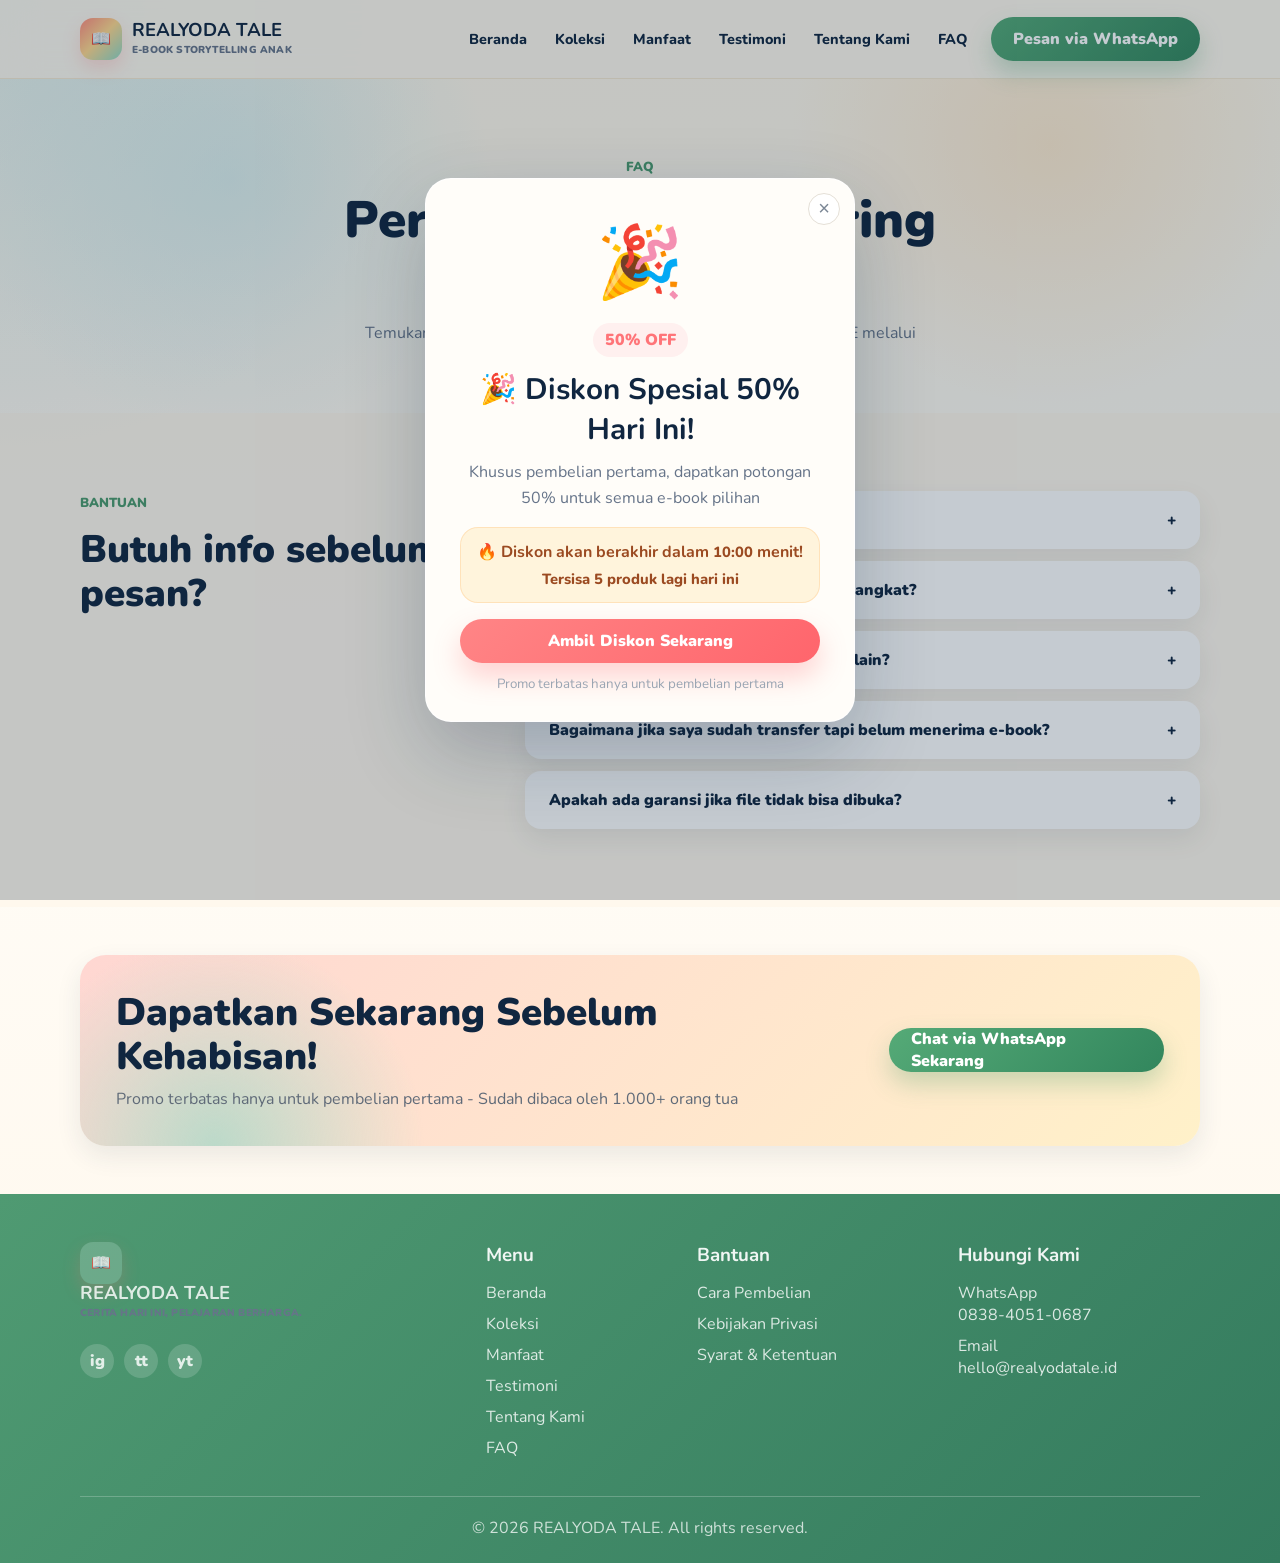
==== faq.html @ 8e777f8d "done finish" ====
<!DOCTYPE html>
<html lang="id">
<head><meta charset="UTF-8"><meta name="viewport" content="width=device-width, initial-scale=1.0"><title>FAQ - REALYODA TALE</title><link rel="preconnect" href="https://fonts.googleapis.com"><link rel="preconnect" href="https://fonts.gstatic.com" crossorigin><link href="https://fonts.googleapis.com/css2?family=Nunito:wght@400;600;700;800;900&display=swap" rel="stylesheet"><link rel="stylesheet" href="style.css"></head>
<body>
  <header class="site-header"><nav class="navbar container" aria-label="Navigasi utama"><a href="index.html" class="brand"><span class="brand-icon">📖</span><span><strong>REALYODA TALE</strong><small>E-book Storytelling Anak</small></span></a><button class="menu-toggle" id="menuToggle" aria-label="Buka menu" aria-expanded="false"><span></span><span></span><span></span></button><div class="nav-links" id="navLinks"><a href="index.html">Beranda</a><a href="koleksi.html">Koleksi</a><a href="manfaat.html">Manfaat</a><a href="testimoni.html">Testimoni</a><a href="tentang.html">Tentang Kami</a><a href="faq.html">FAQ</a></div><a class="btn btn-whatsapp header-cta js-wa" href="#" data-product="Paket E-book REALYODA TALE">Pesan via WhatsApp</a></nav></header>
  <main>
    <section class="page-hero"><div class="container section-heading reveal"><span class="eyebrow">FAQ</span><h1>Pertanyaan yang Sering Diajukan</h1><p>Temukan jawaban cepat sebelum membeli e-book REALYODA TALE melalui WhatsApp.</p></div></section>
    <section class="faq section-pad"><div class="container faq-grid"><div class="faq-heading reveal"><span class="eyebrow">Bantuan</span><h2>Butuh info sebelum pesan?</h2></div><div class="accordion reveal"><button class="faq-item">Bagaimana cara membeli e-book?<span>+</span></button><div class="faq-panel">Klik tombol WhatsApp, pilih e-book, lalu tim kami akan membantu proses pemesanan.</div><button class="faq-item">Apakah e-book bisa dibaca di semua perangkat?<span>+</span></button><div class="faq-panel">Bisa. File digital dapat dibuka melalui ponsel, tablet, laptop, atau komputer.</div><button class="faq-item">Apakah e-book bisa dibagikan ke orang lain?<span>+</span></button><div class="faq-panel">E-book hanya untuk pembeli. Untuk hadiah, hubungi kami agar dibuatkan pesanan terpisah.</div><button class="faq-item">Bagaimana jika saya sudah transfer tapi belum menerima e-book?<span>+</span></button><div class="faq-panel">Hubungi admin melalui WhatsApp dengan bukti transfer agar pesanan segera dibantu.</div><button class="faq-item">Apakah ada garansi jika file tidak bisa dibuka?<span>+</span></button><div class="faq-panel">Ada. Tim kami siap membantu sampai file dapat dibuka dengan baik.</div></div></div></section>
    <section class="cta-banner"><div class="container cta-content reveal"><div><h2>Dapatkan Sekarang Sebelum Kehabisan!</h2><p>Promo terbatas hanya untuk pembelian pertama - Sudah dibaca oleh 1.000+ orang tua</p></div><a class="btn btn-whatsapp js-wa" href="#" data-product="Paket E-book REALYODA TALE">Chat via WhatsApp Sekarang</a></div></section>
  </main>
  <footer class="site-footer"><div class="container footer-grid"><div><a class="brand footer-brand" href="index.html"><span class="brand-icon">📖</span><span><strong>REALYODA TALE</strong><small>Cerita hari ini, pelajaran berharga.</small></span></a><div class="socials"><a href="#">ig</a><a href="#">tt</a><a href="#">yt</a></div></div><div><h3>Menu</h3><a href="index.html">Beranda</a><a href="koleksi.html">Koleksi</a><a href="manfaat.html">Manfaat</a><a href="testimoni.html">Testimoni</a><a href="tentang.html">Tentang Kami</a><a href="faq.html">FAQ</a></div><div><h3>Bantuan</h3><a href="#">Cara Pembelian</a><a href="#">Kebijakan Privasi</a><a href="#">Syarat &amp; Ketentuan</a></div><div><h3>Hubungi Kami</h3><p>WhatsApp<br>0838-4051-0687</p><p>Email<br>hello@realyodatale.id</p></div></div><p class="copyright">© 2026 REALYODA TALE. All rights reserved.</p></footer>
  <script src="script.js"></script>
</body>
</html>
---- style.css ----
:root {
  --ink: #102640;
  --muted: #667489;
  --cream: #fff8eb;
  --paper: #fffdf8;
  --orange: #ffbf78;
  --coral: #ff7478;
  --green: #4c9a6d;
  --mint: #cce9dc;
  --sky: #bfe7ee;
  --shadow: 0 18px 50px rgba(38, 55, 77, .12);
  --soft-shadow: 0 10px 26px rgba(38, 55, 77, .09);
}

* {
  box-sizing: border-box;
}

html {
  scroll-behavior: smooth;
}

body {
  margin: 0;
  font-family: "Nunito", Arial, sans-serif;
  color: var(--ink);
  background:
    radial-gradient(circle at top left, rgba(191, 231, 238, .45), transparent 28rem),
    linear-gradient(180deg, #fff8e9 0%, #fffdf8 42%, #fff7eb 100%);
}

a {
  color: inherit;
  text-decoration: none;
}

img {
  display: block;
  max-width: 100%;
}

.container {
  width: min(1120px, calc(100% - 40px));
  margin-inline: auto;
}

.section-pad {
  padding: 78px 0;
}

.page-hero {
  padding: 76px 0 38px;
  background:
    radial-gradient(circle at 18% 30%, rgba(191, 231, 238, .44), transparent 260px),
    radial-gradient(circle at 82% 20%, rgba(255, 191, 120, .24), transparent 260px);
}

.page-hero .section-heading {
  max-width: 760px;
  margin: 0 auto;
}

.page-hero h1 {
  margin-bottom: 0;
  font-size: clamp(2.15rem, 4vw, 3.65rem);
  line-height: 1.1;
  font-weight: 900;
}

.page-hero p {
  margin: 14px auto 0;
  max-width: 620px;
  color: var(--muted);
  line-height: 1.75;
}

.site-header {
  position: sticky;
  top: 0;
  z-index: 20;
  background: rgba(255, 250, 239, .86);
  border-bottom: 1px solid rgba(233, 207, 167, .42);
  backdrop-filter: blur(18px);
}

.navbar {
  min-height: 78px;
  display: flex;
  align-items: center;
  gap: 24px;
}

.brand {
  display: inline-flex;
  align-items: center;
  gap: 10px;
  font-weight: 900;
  min-width: max-content;
}

.brand-icon {
  width: 42px;
  height: 42px;
  display: grid;
  place-items: center;
  border-radius: 13px;
  background: linear-gradient(135deg, #ff8a7c, #ffd78d 48%, #8fd7c5);
  box-shadow: 0 8px 18px rgba(255, 116, 120, .22);
}

.brand strong {
  display: block;
  font-size: 1.16rem;
  line-height: 1;
}

.brand small {
  display: block;
  margin-top: 4px;
  color: var(--muted);
  font-size: .63rem;
  text-transform: uppercase;
  letter-spacing: .02em;
}

.nav-links {
  margin-left: auto;
  display: flex;
  align-items: center;
  gap: 28px;
  font-size: .9rem;
  font-weight: 800;
}

.nav-links a {
  transition: color .25s ease;
}

.nav-links a:hover {
  color: var(--green);
}

.btn {
  display: inline-flex;
  align-items: center;
  justify-content: center;
  min-height: 44px;
  padding: 0 22px;
  border: 0;
  border-radius: 999px;
  font-weight: 900;
  font-family: inherit;
  cursor: pointer;
  transition: transform .25s ease, box-shadow .25s ease, background .25s ease;
}

.btn:hover {
  transform: translateY(-2px);
}

.btn-whatsapp,
.btn-primary {
  color: #fff;
  background: linear-gradient(135deg, #55aa77, #32865d);
  box-shadow: 0 12px 24px rgba(61, 151, 101, .28);
}

.btn-soft {
  color: #327b59;
  background: #eff9f1;
  box-shadow: inset 0 0 0 1px rgba(76, 154, 109, .18);
}

.btn-coral {
  color: #fff;
  background: linear-gradient(135deg, #ff8586, #ff656c);
  box-shadow: 0 14px 28px rgba(255, 101, 108, .28);
}

.menu-toggle {
  display: none;
  width: 42px;
  height: 42px;
  margin-left: auto;
  border: 0;
  border-radius: 14px;
  background: #fff;
  box-shadow: var(--soft-shadow);
}

.menu-toggle span {
  display: block;
  width: 18px;
  height: 2px;
  margin: 4px auto;
  background: var(--ink);
}

.hero {
  position: relative;
  min-height: calc(100vh - 78px);
  padding-top: 54px;
  overflow: hidden;
}

.hero-grid {
  display: grid;
  grid-template-columns: .95fr 1.05fr;
  align-items: center;
  gap: 42px;
}

.eyebrow {
  display: inline-flex;
  align-items: center;
  margin-bottom: 16px;
  color: var(--green);
  font-size: .82rem;
  font-weight: 900;
  text-transform: uppercase;
}

h1,
h2,
h3,
p {
  margin-top: 0;
}

.hero h1 {
  max-width: 590px;
  margin-bottom: 20px;
  font-size: clamp(2.45rem, 5vw, 4.75rem);
  line-height: 1.08;
  font-weight: 900;
}

.hero h1 span,
.section-row h2 span {
  color: var(--coral);
}

.hero p {
  max-width: 500px;
  color: var(--muted);
  font-size: 1.09rem;
  line-height: 1.8;
}

.hero-actions {
  display: flex;
  flex-wrap: wrap;
  gap: 14px;
  margin-top: 28px;
}

.hero-art {
  position: relative;
}

.art-halo {
  position: absolute;
  inset: 8% 8% auto auto;
  width: 70%;
  aspect-ratio: 1;
  border-radius: 50%;
  background: linear-gradient(145deg, rgba(255, 213, 141, .8), rgba(191, 231, 238, .52));
}

.hero-art img {
  position: relative;
  z-index: 1;
  width: min(650px, 100%);
  aspect-ratio: 1.38 / 1;
  object-fit: cover;
  object-position: top center;
  border-radius: 34px;
  filter: drop-shadow(0 28px 30px rgba(49, 65, 76, .12));
}

.float {
  position: absolute;
  z-index: 0;
  pointer-events: none;
  animation: floaty 5s ease-in-out infinite;
}

.cloud {
  width: 96px;
  height: 42px;
  border-radius: 999px;
  background: rgba(189, 226, 218, .82);
}

.cloud::before,
.cloud::after {
  content: "";
  position: absolute;
  bottom: 12px;
  border-radius: 50%;
  background: inherit;
}

.cloud::before {
  left: 18px;
  width: 42px;
  height: 42px;
}

.cloud::after {
  right: 14px;
  width: 52px;
  height: 52px;
}

.cloud-one {
  right: 18%;
  top: 110px;
}

.cloud-two {
  left: -26px;
  bottom: 220px;
  transform: scale(1.25);
}

.star {
  color: #f6bd66;
  font-size: 24px;
}

.star-one {
  left: 38%;
  top: 82px;
}

.star-two {
  right: 7%;
  top: 210px;
  animation-delay: .8s;
}

.bubble {
  left: 26%;
  bottom: 120px;
  width: 120px;
  height: 120px;
  border-radius: 44% 56% 52% 48%;
  background: rgba(143, 215, 197, .28);
}

.benefits-strip {
  position: relative;
  z-index: 2;
  display: grid;
  grid-template-columns: repeat(4, 1fr);
  gap: 14px;
  margin-top: 38px;
  padding: 22px;
  border: 1px solid rgba(236, 202, 156, .56);
  border-radius: 24px;
  background: rgba(255, 253, 248, .86);
  box-shadow: var(--soft-shadow);
}

.benefits-strip article {
  display: flex;
  gap: 12px;
  align-items: center;
}

.benefits-strip span,
.feature-icon {
  flex: 0 0 48px;
  width: 48px;
  height: 48px;
  display: grid;
  place-items: center;
  border-radius: 16px;
  background: #f3fbf5;
  font-size: 1.5rem;
}

.benefits-strip h3,
.feature-card h3,
.product-card h3,
.testimonial-card h3,
.mini-card h3 {
  margin-bottom: 6px;
  font-size: 1rem;
}

.benefits-strip p,
.feature-card p,
.product-card p,
.testimonial-card p,
.mini-card p,
.about-copy p {
  margin-bottom: 0;
  color: var(--muted);
  line-height: 1.65;
}

.section-heading,
.section-row {
  margin-bottom: 30px;
}

.section-heading {
  text-align: center;
}

.section-heading h2,
.section-row h2,
.about-copy h2,
.faq-heading h2,
.cta-banner h2 {
  margin-bottom: 0;
  font-size: clamp(1.9rem, 3vw, 2.65rem);
  line-height: 1.16;
  font-weight: 900;
}

.feature-grid,
.product-grid,
.testimonial-grid {
  display: grid;
  gap: 22px;
}

.feature-grid {
  grid-template-columns: repeat(4, 1fr);
}

.feature-card,
.product-card,
.testimonial-card,
.mini-card {
  border: 1px solid rgba(236, 202, 156, .45);
  border-radius: 22px;
  background: rgba(255, 253, 248, .92);
  box-shadow: var(--soft-shadow);
  transition: transform .25s ease, box-shadow .25s ease;
}

.feature-card {
  padding: 26px;
  text-align: center;
}

.feature-card:hover,
.product-card:hover,
.testimonial-card:hover {
  transform: translateY(-7px);
  box-shadow: var(--shadow);
}

.feature-icon {
  margin: 0 auto 16px;
  background: linear-gradient(135deg, #fff1d8, #e6f8ee);
}

.products {
  background: linear-gradient(180deg, rgba(255, 253, 248, .5), rgba(255, 243, 224, .78));
}

.section-row {
  display: flex;
  align-items: end;
  justify-content: space-between;
  gap: 20px;
}

.tiny-link {
  color: var(--coral);
  font-weight: 900;
  background: #fff1ee;
  padding: 10px 18px;
  border-radius: 999px;
}

.section-subtitle {
  margin: 10px 0 0;
  color: var(--coral);
  font-weight: 900;
}

.product-grid {
  grid-template-columns: repeat(4, 1fr);
}

.product-carousel {
  position: relative;
  width: min(430px, 100%);
  margin-inline: auto;
  padding-inline: 58px;
}

.carousel-viewport {
  overflow: hidden;
  border-radius: 24px;
}

.product-track {
  display: flex;
  cursor: grab;
  touch-action: pan-y;
  user-select: none;
}

.product-track.dragging {
  cursor: grabbing;
}

.product-track .product-card {
  flex: 0 0 100%;
  transform: scale(.92);
  opacity: .72;
}

.product-track .product-card.active {
  transform: scale(1);
  opacity: 1;
}

.carousel-btn {
  position: absolute;
  top: 50%;
  z-index: 2;
  width: 44px;
  height: 44px;
  border: 0;
  border-radius: 50%;
  color: var(--ink);
  background: #fffdf8;
  box-shadow: var(--soft-shadow);
  font-size: 2rem;
  line-height: 1;
  cursor: pointer;
  transform: translateY(-50%);
  transition: transform .25s ease, box-shadow .25s ease, background .25s ease;
}

.carousel-btn:hover {
  background: #fff1ee;
  box-shadow: var(--shadow);
  transform: translateY(-50%) scale(1.06);
}

.carousel-btn.prev {
  left: 0;
}

.carousel-btn.next {
  right: 0;
}

.product-card {
  overflow: hidden;
  background: #fff;
}

.product-body {
  padding: 20px;
}

.price {
  display: flex;
  align-items: center;
  gap: 10px;
  margin: 16px 0 14px;
  flex-wrap: wrap;
}

.price del {
  color: #9aa5b3;
  font-size: .9rem;
}

.price strong {
  color: #e64f55;
  font-size: 1.18rem;
  font-weight: 900;
}

.price em {
  color: #e64f55;
  font-size: .72rem;
  font-style: normal;
  font-weight: 900;
  border: 1px solid rgba(230, 79, 85, .35);
  border-radius: 999px;
  padding: 3px 7px;
  background: #fff0ef;
}

.order-btn {
  display: flex;
  justify-content: center;
  width: 100%;
  padding: 10px 12px;
  border-radius: 999px;
  color: #327b59;
  background: #eef8f1;
  font-size: .84rem;
  font-weight: 900;
}

.about-grid {
  display: grid;
  grid-template-columns: .85fr 1.15fr;
  align-items: center;
  gap: 44px;
}

.about-copy p {
  font-size: 1.05rem;
}

.about-cards {
  display: grid;
  grid-template-columns: repeat(3, 1fr);
  gap: 20px;
}

.mini-card {
  padding: 28px 22px;
  text-align: center;
  background: linear-gradient(180deg, #fffaf0, #fffefb);
}

.mini-card span {
  display: inline-grid;
  place-items: center;
  width: 52px;
  height: 52px;
  margin-bottom: 14px;
  border-radius: 18px;
  background: #fff0e7;
  font-size: 1.7rem;
}

.testimonial-grid {
  grid-template-columns: repeat(3, 1fr);
}

.testimonial-card {
  padding: 24px;
}

.person {
  display: flex;
  align-items: center;
  gap: 14px;
  margin-bottom: 14px;
}

.person span {
  width: 52px;
  height: 52px;
  display: grid;
  place-items: center;
  border-radius: 50%;
  color: #fff;
  background: linear-gradient(135deg, #ff9a8e, #4c9a6d);
  font-weight: 900;
}

.person h3,
.person p {
  margin: 0;
}

.person p {
  color: #ffc247;
  letter-spacing: .04em;
}

.faq {
  background: rgba(255, 247, 235, .72);
}

.faq-grid {
  display: grid;
  grid-template-columns: .75fr 1.25fr;
  gap: 40px;
}

.accordion {
  display: grid;
  gap: 12px;
}

.faq-item {
  width: 100%;
  min-height: 58px;
  display: flex;
  justify-content: space-between;
  align-items: center;
  padding: 0 24px;
  border: 0;
  border-radius: 16px;
  color: var(--ink);
  background: #fff;
  box-shadow: var(--soft-shadow);
  font: 900 .98rem "Nunito", Arial, sans-serif;
  text-align: left;
  cursor: pointer;
}

.faq-panel {
  display: none;
  margin: -4px 10px 10px;
  padding: 18px 22px;
  border-radius: 0 0 16px 16px;
  color: var(--muted);
  background: rgba(255, 255, 255, .7);
  line-height: 1.7;
}

.faq-panel.open {
  display: block;
}

.cta-banner {
  padding: 48px 0;
}

.cta-content {
  display: flex;
  align-items: center;
  justify-content: space-between;
  gap: 24px;
  padding: 36px;
  border-radius: 26px;
  background:
    radial-gradient(circle at 12% 100%, rgba(143, 215, 197, .6), transparent 210px),
    linear-gradient(135deg, #ffd7d2, #fff1c9);
  box-shadow: var(--soft-shadow);
}

.cta-content p {
  margin: 8px 0 0;
  color: #5f6a78;
}

.site-footer {
  padding: 48px 0 24px;
  color: rgba(255, 255, 255, .92);
  background: linear-gradient(135deg, #4f9a72, #347b5e);
}

.footer-grid {
  display: grid;
  grid-template-columns: 1.5fr .7fr .9fr 1fr;
  gap: 42px;
}

.footer-brand .brand-icon {
  background: rgba(255, 255, 255, .18);
}

.footer-grid h3 {
  margin-bottom: 14px;
}

.footer-grid a,
.footer-grid p {
  display: block;
  margin: 0 0 9px;
  color: rgba(255, 255, 255, .82);
}

.socials {
  display: flex;
  gap: 10px;
  margin-top: 24px;
}

.socials a {
  width: 34px;
  height: 34px;
  display: grid;
  place-items: center;
  border-radius: 50%;
  background: rgba(255, 255, 255, .16);
  font-weight: 900;
}

.copyright {
  width: min(1120px, calc(100% - 40px));
  margin: 28px auto 0;
  padding-top: 20px;
  border-top: 1px solid rgba(255, 255, 255, .22);
  color: rgba(255, 255, 255, .75);
  text-align: center;
}

.modal-backdrop {
  position: fixed;
  inset: 0;
  z-index: 50;
  display: grid;
  place-items: center;
  padding: 20px;
  background: rgba(16, 38, 64, .24);
  opacity: 0;
  visibility: hidden;
  transition: opacity .28s ease, visibility .28s ease;
}

.modal-backdrop.show {
  opacity: 1;
  visibility: visible;
}

.discount-modal {
  position: relative;
  width: min(430px, 100%);
  padding: 36px 34px 28px;
  border: 1px solid rgba(255, 255, 255, .8);
  border-radius: 26px;
  background: #fffdf9;
  box-shadow: 0 30px 80px rgba(16, 38, 64, .24);
  text-align: center;
  transform: scale(.86) translateY(18px);
  transition: transform .32s cubic-bezier(.2, .85, .2, 1);
}

.modal-backdrop.show .discount-modal {
  transform: scale(1) translateY(0);
}

.modal-close {
  position: absolute;
  top: 14px;
  right: 14px;
  width: 32px;
  height: 32px;
  border: 1px solid #e5e0d7;
  border-radius: 50%;
  color: #7b8795;
  background: #fff;
  font-size: 1.25rem;
  cursor: pointer;
}

.gift-box {
  margin: 0 auto 12px;
  font-size: 4.4rem;
}

.discount-pill {
  display: inline-block;
  margin-bottom: 12px;
  padding: 6px 12px;
  border-radius: 999px;
  color: var(--coral);
  background: #fff0ef;
  font-weight: 900;
}

.discount-modal h2 {
  margin-bottom: 10px;
  font-size: 1.85rem;
}

.discount-modal p {
  color: var(--muted);
  line-height: 1.65;
}

.discount-modal small {
  display: block;
  margin-top: 12px;
  color: #9aa5b3;
}

.modal-cta {
  width: 100%;
}

.trust-line {
  margin-top: 16px;
  color: var(--coral);
  font-size: .95rem;
  font-weight: 900;
}

.hero-book-wrap {
  perspective: 1400px;
}

.storybook-slider {
  position: relative;
  z-index: 1;
  width: min(650px, 100%);
  margin-inline: auto;
  padding: 18px;
  border-radius: 34px;
  background: linear-gradient(135deg, rgba(255, 253, 248, .94), rgba(255, 243, 224, .88));
  box-shadow: 0 30px 60px rgba(38, 55, 77, .16);
  transform-style: preserve-3d;
}

.book-stage {
  position: relative;
  aspect-ratio: 16 / 10;
  overflow: hidden;
  border-radius: 24px;
  background: #fff6e8;
  box-shadow: inset 12px 0 18px rgba(88, 61, 35, .1), inset -12px 0 24px rgba(255, 255, 255, .46);
  perspective: 1600px;
  transform-style: preserve-3d;
}

.book-stage::before {
  content: "";
  position: absolute;
  inset: 0 auto 0 50%;
  z-index: 8;
  width: 2px;
  background: linear-gradient(180deg, transparent, rgba(75, 54, 33, .16), transparent);
  box-shadow: -10px 0 24px rgba(75, 54, 33, .16), 10px 0 20px rgba(255, 255, 255, .5);
  pointer-events: none;
}

.book-page {
  position: absolute;
  inset: 0;
  overflow: hidden;
  border-radius: 24px;
  opacity: 0;
  transform-origin: left center;
  transform-style: preserve-3d;
  backface-visibility: hidden;
}

.book-page.active {
  z-index: 3;
  opacity: 1;
}

.book-page.next-ready {
  z-index: 2;
  opacity: 1;
}

.book-page.flipping {
  z-index: 6;
  opacity: 1;
  animation: pageFlipLeft .82s cubic-bezier(.22, .78, .18, 1) forwards;
}

.book-page.flipping::after {
  content: "";
  position: absolute;
  inset: 0 0 0 auto;
  width: 32%;
  background: linear-gradient(90deg, transparent, rgba(17, 28, 44, .3));
  opacity: .86;
  animation: pageEdgeShadow .82s cubic-bezier(.22, .78, .18, 1) forwards;
  pointer-events: none;
}

.scene-img,
.storybook-slider img {
  width: 100%;
  height: 100%;
  max-width: none;
  aspect-ratio: auto;
  object-fit: cover;
  border-radius: inherit;
  filter: none;
  user-select: none;
  -webkit-user-drag: none;
}

.scene-hero-1 { object-position: 18% 12%; }
.scene-hero-2 { object-position: 72% 12%; }
.scene-hero-3 { object-position: 18% 38%; }
.scene-hero-4 { object-position: 72% 38%; }
.scene-product-1 { object-position: 18% 62%; }
.scene-product-2 { object-position: 72% 62%; }
.scene-product-3 { object-position: 18% 78%; }
.scene-product-4 { object-position: 72% 78%; }
.scene-product-5 { object-position: 18% 94%; }
.scene-product-6 { object-position: 72% 94%; }

.book-arrow {
  position: absolute;
  top: 50%;
  z-index: 12;
  width: 42px;
  height: 42px;
  border: 0;
  border-radius: 50%;
  color: var(--ink);
  background: #fffdf8;
  box-shadow: var(--soft-shadow);
  font-size: 2rem;
  line-height: 1;
  cursor: pointer;
  transform: translateY(-50%);
  transition: transform .25s ease, box-shadow .25s ease;
}

.book-arrow:hover {
  transform: translateY(-50%) scale(1.06);
  box-shadow: var(--shadow);
}

.book-prev {
  left: -2px;
}

.book-next {
  right: -2px;
}

.product-media {
  aspect-ratio: 16 / 9;
  overflow: hidden;
  width: 100%;
  margin: 0;
  border-radius: 22px 22px 0 0;
  background: linear-gradient(135deg, #fff1d8, #e6f8ee);
}

.product-media img {
  display: block;
  width: 100%;
  height: 100%;
  object-fit: cover;
  transition: transform .35s ease;
}

.product-card:hover .product-media img,
.product-card.active .product-media img {
  transform: scale(1.025);
}

.product-snap {
  width: min(760px, 100%);
  padding-inline: 54px;
}

.product-snap .carousel-viewport {
  overflow-x: auto;
  overflow-y: visible;
  scroll-snap-type: x mandatory;
  scroll-behavior: smooth;
  scrollbar-width: none;
}

.product-snap .carousel-viewport::-webkit-scrollbar {
  display: none;
}

.product-snap .product-track {
  gap: 22px;
  padding: 14px 0 24px;
  cursor: grab;
  transform: none !important;
  transition: none !important;
}

.product-snap .product-track .product-card {
  flex: 0 0 min(360px, 82%);
  scroll-snap-align: center;
  opacity: .72;
  transform: scale(.92);
}

.product-snap .product-track .product-card.active {
  opacity: 1;
  transform: scale(1);
}

.urgency-box {
  display: grid;
  gap: 6px;
  margin: 16px 0;
  padding: 14px 16px;
  border-radius: 18px;
  color: #9b4a21;
  background: #fff4dc;
  box-shadow: inset 0 0 0 1px rgba(255, 191, 120, .34);
}

.urgency-box span {
  font-size: .92rem;
  font-weight: 800;
}

@keyframes pageFlipLeft {
  0% {
    transform: rotateY(0deg) translateZ(0);
    filter: brightness(1);
  }
  45% {
    transform: rotateY(-96deg) translateZ(34px);
    filter: brightness(.94);
  }
  100% {
    transform: rotateY(-180deg) translateZ(8px);
    filter: brightness(.72);
  }
}

@keyframes pageEdgeShadow {
  0% {
    opacity: .08;
    transform: translateX(0);
  }
  50% {
    opacity: .9;
    transform: translateX(-24px);
  }
  100% {
    opacity: .15;
    transform: translateX(-80px);
  }
}

.reveal {
  opacity: 0;
  transform: translateY(24px);
  transition: opacity .7s ease, transform .7s ease;
}

.reveal.visible {
  opacity: 1;
  transform: translateY(0);
}

@keyframes floaty {
  0%, 100% {
    transform: translateY(0);
  }
  50% {
    transform: translateY(-14px);
  }
}

@media (max-width: 980px) {
  .header-cta {
    display: none;
  }

  .menu-toggle {
    display: block;
  }

  .nav-links {
    position: absolute;
    inset: 78px 20px auto;
    display: none;
    flex-direction: column;
    align-items: stretch;
    gap: 0;
    padding: 14px;
    border-radius: 20px;
    background: #fffdf8;
    box-shadow: var(--shadow);
  }

  .nav-links.open {
    display: flex;
  }

  .nav-links a {
    padding: 14px;
    border-radius: 12px;
  }

  .nav-links a:hover {
    background: #f3fbf5;
  }

  .hero-grid,
  .about-grid,
  .faq-grid {
    grid-template-columns: 1fr;
  }

  .hero {
    min-height: 0;
  }

  .hero-art {
    order: -1;
  }

  .hero-art img {
    margin-inline: auto;
  }

  .storybook-slider {
    width: min(620px, 100%);
  }

  .benefits-strip,
  .feature-grid,
  .product-grid {
    grid-template-columns: repeat(2, 1fr);
  }

  .about-cards,
  .testimonial-grid,
  .footer-grid {
    grid-template-columns: 1fr;
  }
}

@media (max-width: 640px) {
  .container {
    width: min(100% - 28px, 1120px);
  }

  .section-pad {
    padding: 56px 0;
  }

  .navbar {
    min-height: 70px;
  }

  .brand strong {
    font-size: .98rem;
  }

  .brand small {
    font-size: .55rem;
  }

  .hero {
    padding-top: 34px;
  }

  .hero-copy {
    text-align: center;
  }

  .hero p {
    margin-inline: auto;
  }

  .hero-actions,
  .section-row,
  .cta-content {
    flex-direction: column;
    align-items: stretch;
  }

  .product-carousel {
    padding-inline: 46px;
  }

  .product-snap .product-track .product-card {
    flex-basis: min(330px, 86%);
  }

  .carousel-btn {
    width: 38px;
    height: 38px;
  }

  .hero-actions .btn,
  .cta-content .btn {
    width: 100%;
  }

  .benefits-strip,
  .feature-grid,
  .product-grid,
  .testimonial-grid {
    grid-template-columns: 1fr;
  }

  .benefits-strip {
    padding: 16px;
  }

  .about-cards {
    grid-template-columns: 1fr;
  }

  .cta-content {
    padding: 28px 22px;
    text-align: center;
  }

  .discount-modal {
    padding: 32px 22px 24px;
  }
}
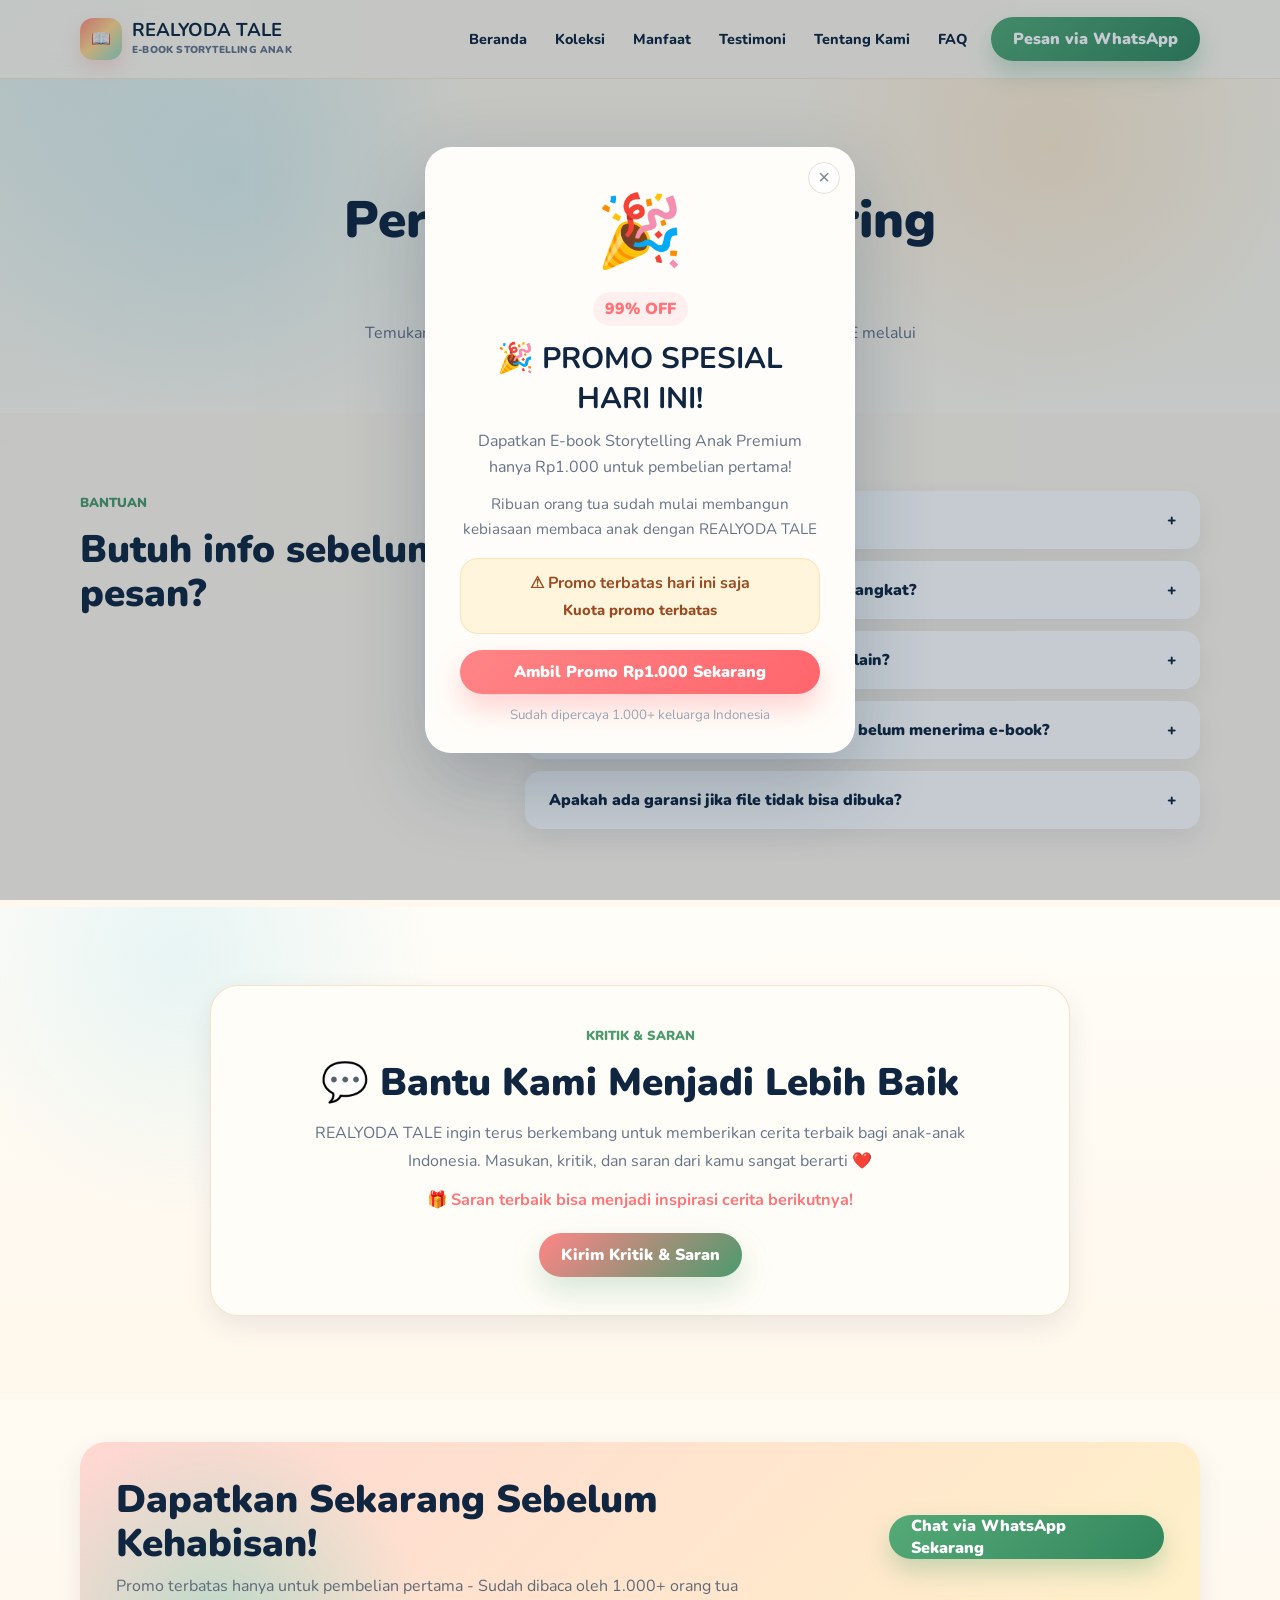
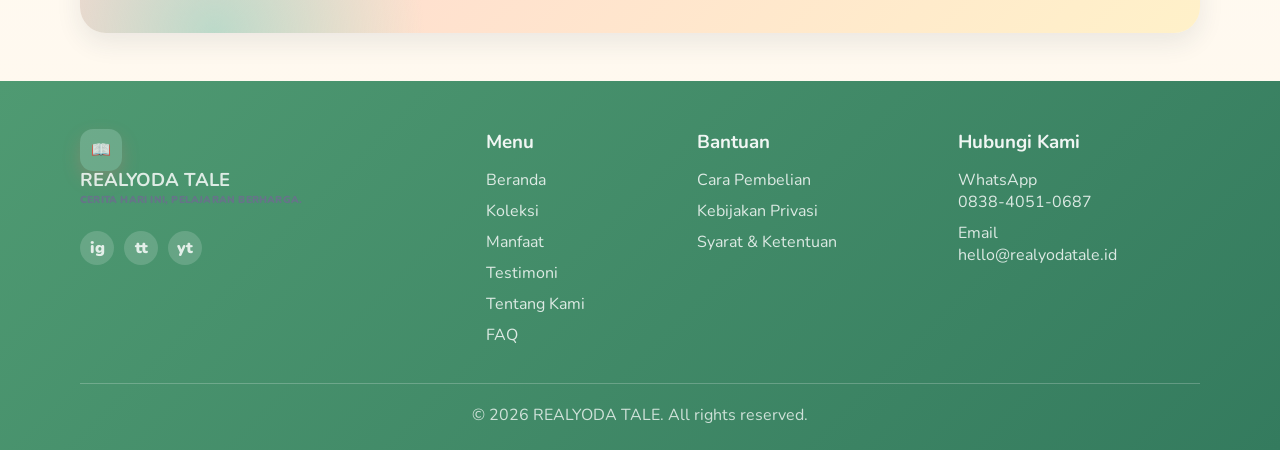
==== commit d16609fb: "UPDATE DISKON" ====
--- a/faq.html
+++ b/faq.html
@@ -6,6 +6,15 @@
   <main>
     <section class="page-hero"><div class="container section-heading reveal"><span class="eyebrow">FAQ</span><h1>Pertanyaan yang Sering Diajukan</h1><p>Temukan jawaban cepat sebelum membeli e-book REALYODA TALE melalui WhatsApp.</p></div></section>
     <section class="faq section-pad"><div class="container faq-grid"><div class="faq-heading reveal"><span class="eyebrow">Bantuan</span><h2>Butuh info sebelum pesan?</h2></div><div class="accordion reveal"><button class="faq-item">Bagaimana cara membeli e-book?<span>+</span></button><div class="faq-panel">Klik tombol WhatsApp, pilih e-book, lalu tim kami akan membantu proses pemesanan.</div><button class="faq-item">Apakah e-book bisa dibaca di semua perangkat?<span>+</span></button><div class="faq-panel">Bisa. File digital dapat dibuka melalui ponsel, tablet, laptop, atau komputer.</div><button class="faq-item">Apakah e-book bisa dibagikan ke orang lain?<span>+</span></button><div class="faq-panel">E-book hanya untuk pembeli. Untuk hadiah, hubungi kami agar dibuatkan pesanan terpisah.</div><button class="faq-item">Bagaimana jika saya sudah transfer tapi belum menerima e-book?<span>+</span></button><div class="faq-panel">Hubungi admin melalui WhatsApp dengan bukti transfer agar pesanan segera dibantu.</div><button class="faq-item">Apakah ada garansi jika file tidak bisa dibuka?<span>+</span></button><div class="faq-panel">Ada. Tim kami siap membantu sampai file dapat dibuka dengan baik.</div></div></div></section>
+    <section class="feedback-section section-pad">
+      <div class="container feedback-card reveal">
+        <span class="eyebrow">Kritik &amp; Saran</span>
+        <h2>💬 Bantu Kami Menjadi Lebih Baik</h2>
+        <p>REALYODA TALE ingin terus berkembang untuk memberikan cerita terbaik bagi anak-anak Indonesia. Masukan, kritik, dan saran dari kamu sangat berarti ❤️</p>
+        <strong>🎁 Saran terbaik bisa menjadi inspirasi cerita berikutnya!</strong>
+        <a class="btn feedback-btn" href="https://forms.gle/yszkqAsysPmuPmks7" target="_blank" rel="noopener">Kirim Kritik &amp; Saran</a>
+      </div>
+    </section>
     <section class="cta-banner"><div class="container cta-content reveal"><div><h2>Dapatkan Sekarang Sebelum Kehabisan!</h2><p>Promo terbatas hanya untuk pembelian pertama - Sudah dibaca oleh 1.000+ orang tua</p></div><a class="btn btn-whatsapp js-wa" href="#" data-product="Paket E-book REALYODA TALE">Chat via WhatsApp Sekarang</a></div></section>
   </main>
   <footer class="site-footer"><div class="container footer-grid"><div><a class="brand footer-brand" href="index.html"><span class="brand-icon">📖</span><span><strong>REALYODA TALE</strong><small>Cerita hari ini, pelajaran berharga.</small></span></a><div class="socials"><a href="#">ig</a><a href="#">tt</a><a href="#">yt</a></div></div><div><h3>Menu</h3><a href="index.html">Beranda</a><a href="koleksi.html">Koleksi</a><a href="manfaat.html">Manfaat</a><a href="testimoni.html">Testimoni</a><a href="tentang.html">Tentang Kami</a><a href="faq.html">FAQ</a></div><div><h3>Bantuan</h3><a href="#">Cara Pembelian</a><a href="#">Kebijakan Privasi</a><a href="#">Syarat &amp; Ketentuan</a></div><div><h3>Hubungi Kami</h3><p>WhatsApp<br>0838-4051-0687</p><p>Email<br>hello@realyodatale.id</p></div></div><p class="copyright">© 2026 REALYODA TALE. All rights reserved.</p></footer>
--- a/style.css
+++ b/style.css
@@ -870,6 +870,11 @@
   line-height: 1.65;
 }
 
+.popup-support {
+  margin-top: -4px;
+  font-size: .95rem;
+}
+
 .discount-modal small {
   display: block;
   margin-top: 12px;
@@ -1093,6 +1098,53 @@
   font-weight: 800;
 }
 
+.feedback-section {
+  background:
+    radial-gradient(circle at 14% 10%, rgba(191, 231, 238, .38), transparent 260px),
+    linear-gradient(180deg, rgba(255, 253, 248, .72), rgba(255, 247, 235, .92));
+}
+
+.feedback-card {
+  max-width: 860px;
+  padding: 38px;
+  border: 1px solid rgba(236, 202, 156, .52);
+  border-radius: 28px;
+  background: rgba(255, 253, 248, .94);
+  box-shadow: var(--soft-shadow);
+  text-align: center;
+}
+
+.feedback-card h2 {
+  margin-bottom: 14px;
+  font-size: clamp(1.85rem, 3vw, 2.55rem);
+  line-height: 1.15;
+  font-weight: 900;
+}
+
+.feedback-card p {
+  max-width: 680px;
+  margin: 0 auto 14px;
+  color: var(--muted);
+  line-height: 1.75;
+}
+
+.feedback-card strong {
+  display: block;
+  margin-bottom: 22px;
+  color: var(--coral);
+  font-size: 1.02rem;
+}
+
+.feedback-btn {
+  color: #fff;
+  background: linear-gradient(135deg, #ff8586, #4c9a6d);
+  box-shadow: 0 14px 30px rgba(76, 154, 109, .22);
+}
+
+.feedback-btn:hover {
+  box-shadow: 0 18px 38px rgba(255, 116, 120, .26);
+}
+
 @keyframes pageFlipLeft {
   0% {
     transform: rotateY(0deg) translateZ(0);
@@ -1291,6 +1343,10 @@
     text-align: center;
   }
 
+  .feedback-card {
+    padding: 28px 20px;
+  }
+
   .discount-modal {
     padding: 32px 22px 24px;
   }
